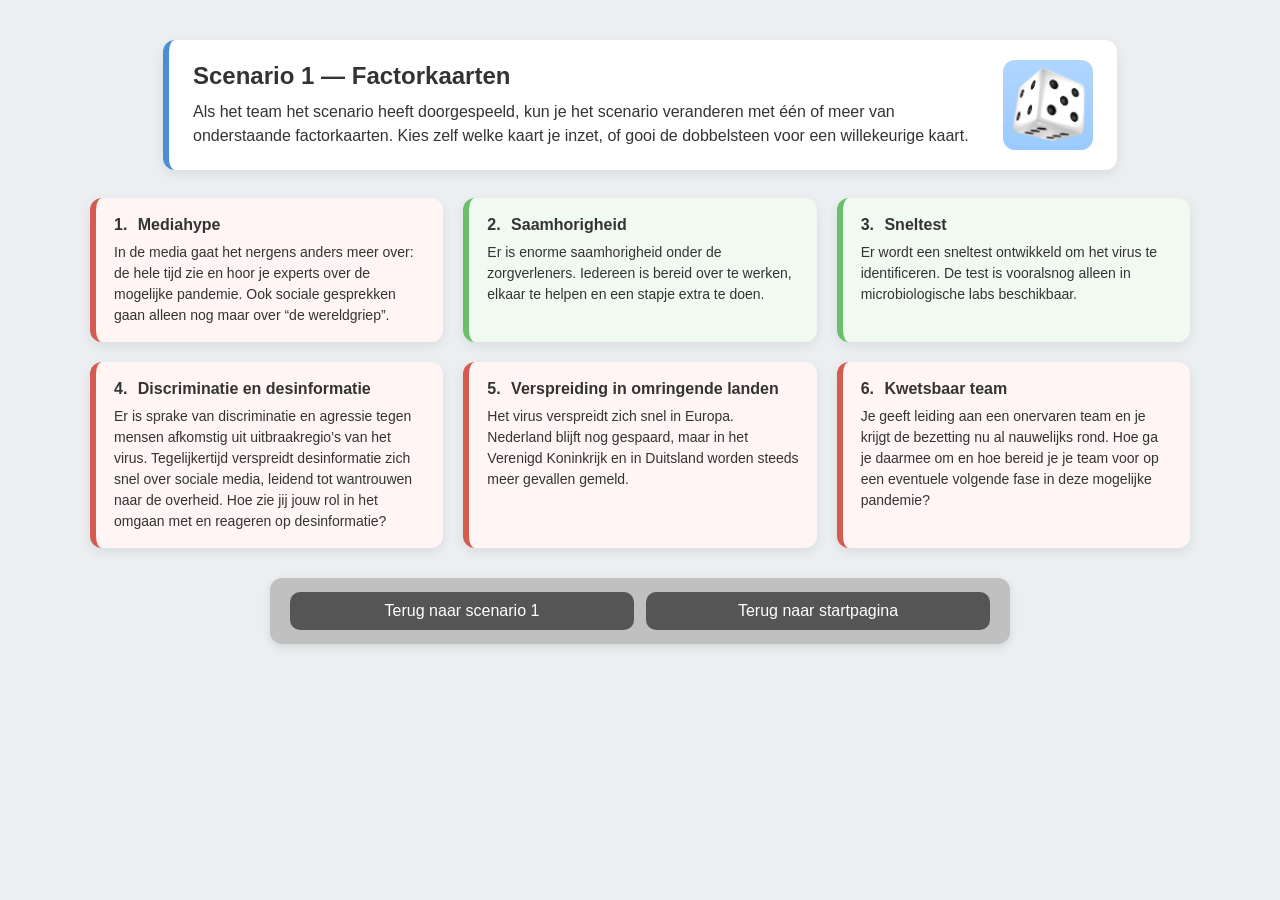
==== factor_scenario1.html @ 5cd7e432 "Add files via upload" ====
<!DOCTYPE html>
<html>
<head>
  <meta charset="UTF-8">
  <title>Scenario 1 — Factorkaarten</title>
  <style>
    body {
      font-family: Arial, sans-serif;
      background-color: #eceff1; /* rustige lichtgrijze achtergrond */
      margin: 0;
      padding: 40px 20px;
      display: flex;
      flex-direction: column;
      align-items: center;
      color: #333;
    }

    /* Bovenste witte info-blok */
    .intro-card {
      background: #ffffff;
      width: 100%;
      max-width: 900px;
      padding: 20px 24px;
      border-radius: 12px;
      box-shadow: 0 4px 12px rgba(0,0,0,0.08);
      margin-bottom: 28px;
      border-left: 6px solid #4a8fd1; /* subtiele blauwe lijn */
    }

    .intro-content {
      display: flex;
      justify-content: space-between;
      align-items: center;
      gap: 16px;
    }

    .intro-text {
      flex: 1;
    }

    .intro-title {
      font-size: 24px;
      margin-top: 0;
      margin-bottom: 10px;
    }

    .intro-paragraph {
      font-size: 16px;
      line-height: 1.5;
      margin: 0;
    }

    .intro-image {
  width: 90px;
  height: auto;
  flex-shrink: 0;
  border-radius: 12px; /* afgeronde hoeken */
}

    /* Grid met factorkaarten */
    .grid {
      display: grid;
      grid-template-columns: repeat(auto-fit, minmax(280px, 1fr));
      gap: 20px;
      width: 100%;
      max-width: 1100px;
    }

    .card {
      background: #f7f7f7;
      padding: 18px 18px 16px;
      border-radius: 12px;
      box-shadow: 0 4px 12px rgba(0,0,0,0.08);
      border-left: 6px solid #cccccc;  /* neutraal */
    }

    .card-header {
      font-weight: bold;
      margin-bottom: 8px;
    }

    .card-header span.nr {
      font-weight: bold;
      margin-right: 6px;
    }

    .pos {
      border-left-color: #6abf69; /* zacht groen */
      background: #f1faf1;
    }

    .neg {
      border-left-color: #d65b4f; /* zacht rood */
      background: #fff5f4;
    }

    .card p {
      margin: 0;
      line-height: 1.5;
      font-size: 14px;
    }

    /* Navigatieblok */
    .nav-card {
      margin-top: 30px;
 background: #C0C0C0; 
      padding: 14px 20px;
      border-radius: 12px;
      width: 100%;
      max-width: 700px;
      box-shadow: 0 3px 10px rgba(0,0,0,0.10);
    }

    .back-row {
      display: flex;
      justify-content: space-between;
      gap: 12px;
    }

    .back-button {
      flex: 1;
      background-color: #555;
      border: none;
      padding: 10px 16px;
      font-size: 16px;
      color: white;
      border-radius: 10px;
      cursor: pointer;
    }

    .back-button:hover {
      background-color: #444;
    }
  </style>
</head>
<body>

<!-- Intro-blok -->
<div class="intro-card">
  <div class="intro-content">
    <div class="intro-text">
      <h1 class="intro-title">Scenario 1 — Factorkaarten</h1>
      <p class="intro-paragraph">
        Als het team het scenario heeft doorgespeeld, kun je het scenario veranderen met één of 
        meer van onderstaande factorkaarten. Kies zelf welke kaart je inzet, of gooi de dobbelsteen voor een willekeurige kaart.
      </p>
    </div>
    <img src="dobbelsteen.png" alt="Dobbelsteen" class="intro-image">
  </div>
</div>

<!-- Grid met 6 kaarten -->
<div class="grid">

  <!-- Kaart 1 -->
  <div class="card neg">
    <div class="card-header">
      <span class="nr">1.</span> Mediahype 
    </div>
    <p>
      In de media gaat het nergens anders meer over: de hele tijd zie en hoor je experts
      over de mogelijke pandemie. Ook sociale gesprekken gaan alleen nog maar over
      “de wereldgriep”.
    </p>
  </div>

  <!-- Kaart 2 -->
  <div class="card pos">
    <div class="card-header">
      <span class="nr">2.</span> Saamhorigheid 
    </div>
    <p>
      Er is enorme saamhorigheid onder de zorgverleners. Iedereen is bereid over te
      werken, elkaar te helpen en een stapje extra te doen.
    </p>
  </div>

  <!-- Kaart 3 -->
  <div class="card pos">
    <div class="card-header">
      <span class="nr">3.</span> Sneltest
    </div>
    <p>
      Er wordt een sneltest ontwikkeld om het virus te identificeren. De test is
      vooralsnog alleen in microbiologische labs beschikbaar.
    </p>
  </div>

  <!-- Kaart 4 -->
  <div class="card neg">
    <div class="card-header">
      <span class="nr">4.</span> Discriminatie en desinformatie
    </div>
    <p>
      Er is sprake van discriminatie en agressie tegen mensen afkomstig uit uitbraakregio’s
      van het virus. Tegelijkertijd verspreidt desinformatie zich snel over sociale media,
      leidend tot wantrouwen naar de overheid. Hoe zie jij jouw rol in het omgaan met en
      reageren op desinformatie?
    </p>
  </div>

  <!-- Kaart 5 -->
  <div class="card neg">
    <div class="card-header">
      <span class="nr">5.</span> Verspreiding in omringende landen
    </div>
    <p>
      Het virus verspreidt zich snel in Europa. Nederland blijft nog gespaard, maar in
      het Verenigd Koninkrijk en in Duitsland worden steeds meer gevallen gemeld.
    </p>
  </div>

  <!-- Kaart 6 -->
  <div class="card neg">
    <div class="card-header">
      <span class="nr">6.</span> Kwetsbaar team
    </div>
    <p>
      Je geeft leiding aan een onervaren team en je krijgt de bezetting nu al nauwelijks
      rond. Hoe ga je daarmee om en hoe bereid je je team voor op een eventuele volgende fase in deze mogelijke pandemie?
    </p>
  </div>

</div>

<!-- Navigatie -->
<div class="nav-card">
  <div class="back-row">
    <button class="back-button" onclick="window.location.href='scenario1.html'">
      Terug naar scenario 1
    </button>
    <button class="back-button" onclick="window.location.href='index.html'">
      Terug naar startpagina
    </button>
  </div>
</div>

</body>
</html>
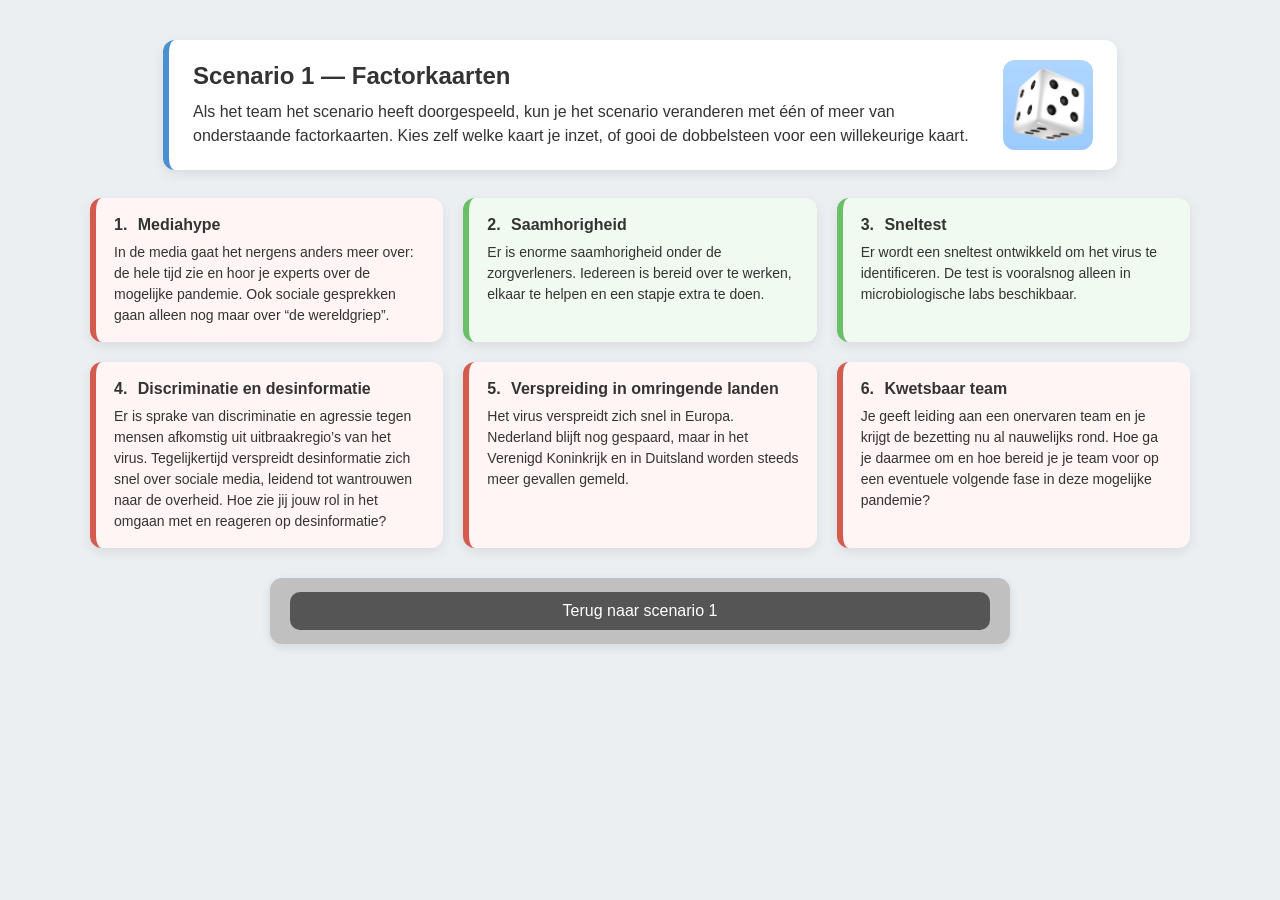
==== commit d05c4071: "Add files via upload" ====
--- a/factor_scenario1.html
+++ b/factor_scenario1.html
@@ -229,9 +229,7 @@
     <button class="back-button" onclick="window.location.href='scenario1.html'">
       Terug naar scenario 1
     </button>
-    <button class="back-button" onclick="window.location.href='index.html'">
-      Terug naar startpagina
-    </button>
+
   </div>
 </div>
 
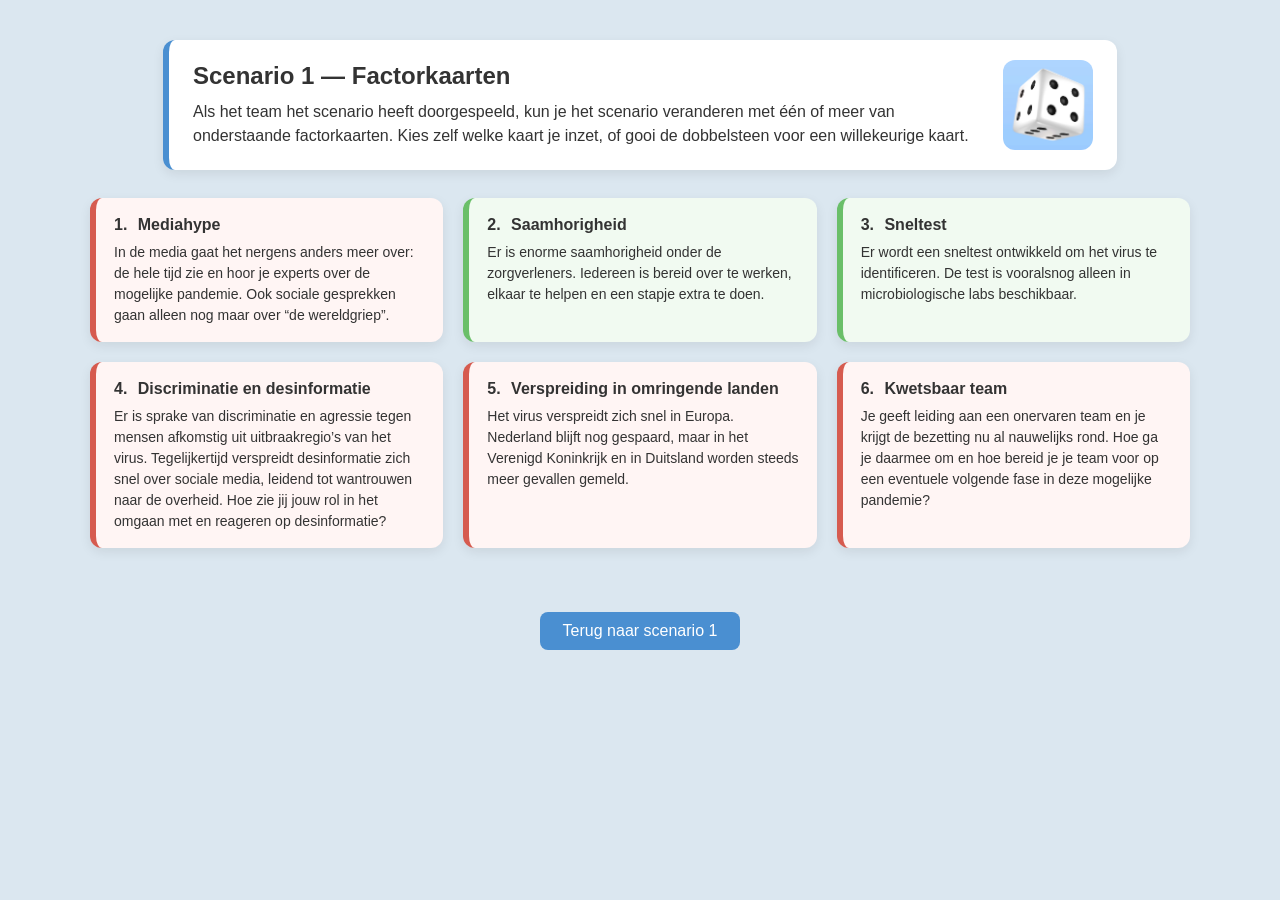
==== commit 2cc4147a: "Add files via upload" ====
--- a/factor_scenario1.html
+++ b/factor_scenario1.html
@@ -3,10 +3,10 @@
 <head>
   <meta charset="UTF-8">
   <title>Scenario 1 — Factorkaarten</title>
-  <style>
+<style>
     body {
       font-family: Arial, sans-serif;
-      background-color: #eceff1; /* rustige lichtgrijze achtergrond */
+      background-color: #dbe7f0;
       margin: 0;
       padding: 40px 20px;
       display: flex;
@@ -15,7 +15,6 @@
       color: #333;
     }
 
-    /* Bovenste witte info-blok */
     .intro-card {
       background: #ffffff;
       width: 100%;
@@ -24,7 +23,7 @@
       border-radius: 12px;
       box-shadow: 0 4px 12px rgba(0,0,0,0.08);
       margin-bottom: 28px;
-      border-left: 6px solid #4a8fd1; /* subtiele blauwe lijn */
+      border-left: 6px solid #4a8fd1;
     }
 
     .intro-content {
@@ -51,13 +50,12 @@
     }
 
     .intro-image {
-  width: 90px;
-  height: auto;
-  flex-shrink: 0;
-  border-radius: 12px; /* afgeronde hoeken */
-}
-
-    /* Grid met factorkaarten */
+      width: 90px;
+      height: auto;
+      flex-shrink: 0;
+      border-radius: 12px;
+    }
+
     .grid {
       display: grid;
       grid-template-columns: repeat(auto-fit, minmax(280px, 1fr));
@@ -71,7 +69,7 @@
       padding: 18px 18px 16px;
       border-radius: 12px;
       box-shadow: 0 4px 12px rgba(0,0,0,0.08);
-      border-left: 6px solid #cccccc;  /* neutraal */
+      border-left: 6px solid #cccccc;
     }
 
     .card-header {
@@ -85,12 +83,12 @@
     }
 
     .pos {
-      border-left-color: #6abf69; /* zacht groen */
+      border-left-color: #6abf69;
       background: #f1faf1;
     }
 
     .neg {
-      border-left-color: #d65b4f; /* zacht rood */
+      border-left-color: #d65b4f;
       background: #fff5f4;
     }
 
@@ -100,38 +98,40 @@
       font-size: 14px;
     }
 
-    /* Navigatieblok */
-    .nav-card {
+  .nav-card {
       margin-top: 30px;
- background: #C0C0C0; 
       padding: 14px 20px;
       border-radius: 12px;
       width: 100%;
       max-width: 700px;
-      box-shadow: 0 3px 10px rgba(0,0,0,0.10);
-    }
+      box-shadow: none; /* mag blijven of weg */
+}
+
 
     .back-row {
       display: flex;
-      justify-content: space-between;
+   justify-content: center;
       gap: 12px;
     }
 
-    .back-button {
-      flex: 1;
-      background-color: #555;
-      border: none;
-      padding: 10px 16px;
-      font-size: 16px;
-      color: white;
-      border-radius: 10px;
-      cursor: pointer;
-    }
-
-    .back-button:hover {
-      background-color: #444;
-    }
-  </style>
+    /* ✔️ jouw button-stijl (nu werkt hij weer!) */
+    button {
+        padding: 10px 15px;
+        font-size: 16px;
+        cursor: pointer;
+        background-color: #4a8fd1;
+        border: none;
+        color: white;
+        border-radius: 8px;
+        width: 200px;
+        margin-top: 20px;
+    }
+
+    button:hover {
+        background-color: #3c7db5;
+    }
+</style>
+
 </head>
 <body>
 
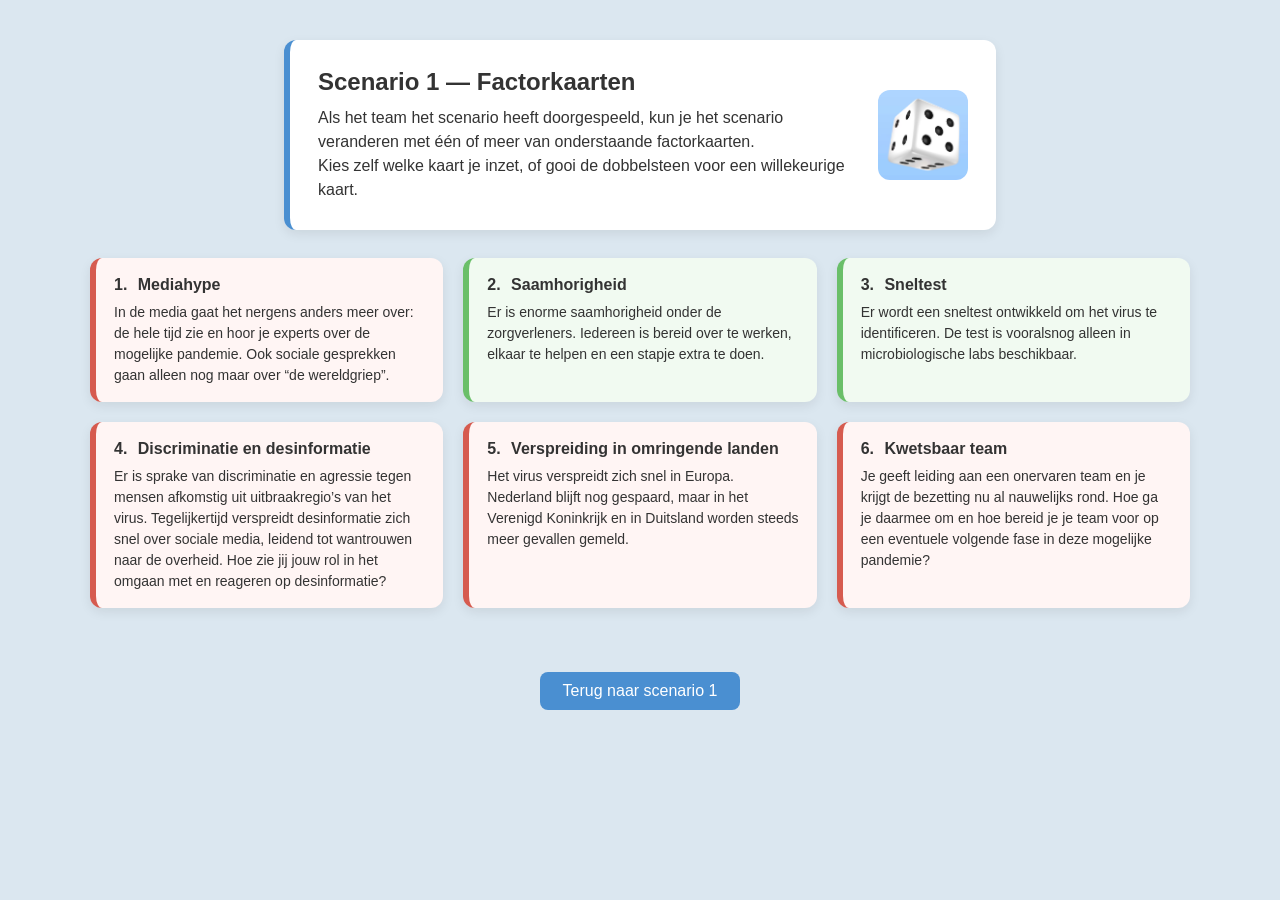
==== commit c028a2cb: "Add files via upload" ====
--- a/factor_scenario1.html
+++ b/factor_scenario1.html
@@ -1,3 +1,4 @@
+
 <!DOCTYPE html>
 <html>
 <head>
@@ -15,23 +16,25 @@
       color: #333;
     }
 
-    .intro-card {
-      background: #ffffff;
-      width: 100%;
-      max-width: 900px;
-      padding: 20px 24px;
-      border-radius: 12px;
-      box-shadow: 0 4px 12px rgba(0,0,0,0.08);
-      margin-bottom: 28px;
-      border-left: 6px solid #4a8fd1;
-    }
-
-    .intro-content {
-      display: flex;
-      justify-content: space-between;
-      align-items: center;
-      gap: 16px;
-    }
+.intro-card {
+  background: #ffffff;
+  width: 100%;
+  max-width: 650px;  /* smaller blok */
+  padding: 28px 28px;
+  border-radius: 12px;
+  box-shadow: 0 4px 12px rgba(0,0,0,0.08);
+  margin-bottom: 28px;
+  border-left: 6px solid #4a8fd1;
+}
+
+/* Zorgt dat tekst en afbeelding netjes blijven als de kaart smaller is */
+.intro-content {
+  display: flex;
+  justify-content: space-between;
+  align-items: center;
+  gap: 16px;
+  flex-wrap: wrap;
+}
 
     .intro-text {
       flex: 1;
@@ -142,7 +145,7 @@
       <h1 class="intro-title">Scenario 1 — Factorkaarten</h1>
       <p class="intro-paragraph">
         Als het team het scenario heeft doorgespeeld, kun je het scenario veranderen met één of 
-        meer van onderstaande factorkaarten. Kies zelf welke kaart je inzet, of gooi de dobbelsteen voor een willekeurige kaart.
+        meer van onderstaande factorkaarten. <br> Kies zelf welke kaart je inzet, of gooi de dobbelsteen voor een willekeurige kaart.
       </p>
     </div>
     <img src="dobbelsteen.png" alt="Dobbelsteen" class="intro-image">
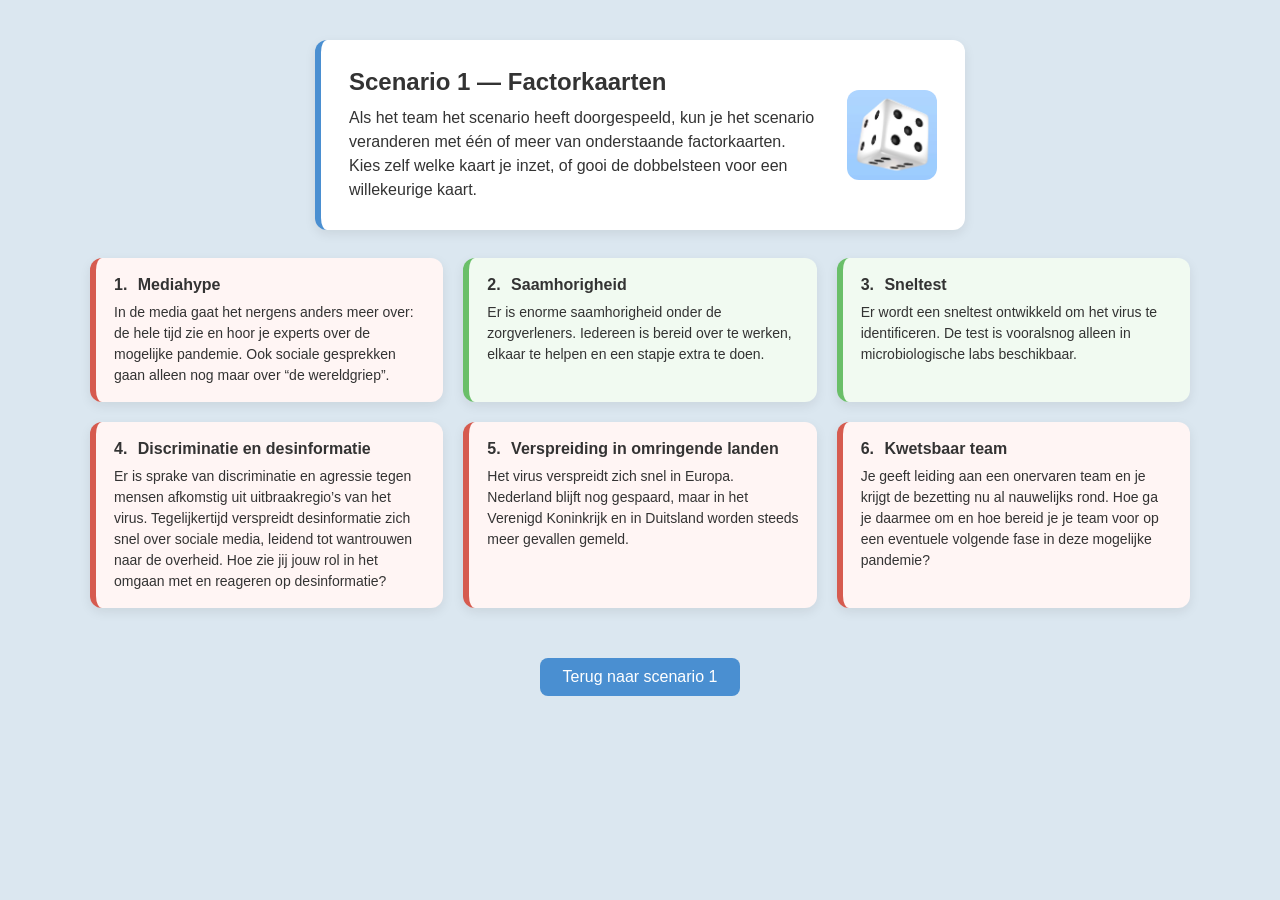
==== commit 0a4315b9: "Add files via upload factorkaart 1 geschikt gemaakt voor mobiel" ====
--- a/factor_scenario1.html
+++ b/factor_scenario1.html
@@ -1,10 +1,13 @@
-
 <!DOCTYPE html>
-<html>
+<html lang="nl">
 <head>
   <meta charset="UTF-8">
+  <meta name="viewport" content="width=device-width, initial-scale=1">
   <title>Scenario 1 — Factorkaarten</title>
-<style>
+
+  <style>
+    * { box-sizing: border-box; }
+
     body {
       font-family: Arial, sans-serif;
       background-color: #dbe7f0;
@@ -16,40 +19,39 @@
       color: #333;
     }
 
-.intro-card {
-  background: #ffffff;
-  width: 100%;
-  max-width: 650px;  /* smaller blok */
-  padding: 28px 28px;
-  border-radius: 12px;
-  box-shadow: 0 4px 12px rgba(0,0,0,0.08);
-  margin-bottom: 28px;
-  border-left: 6px solid #4a8fd1;
-}
-
-/* Zorgt dat tekst en afbeelding netjes blijven als de kaart smaller is */
-.intro-content {
-  display: flex;
-  justify-content: space-between;
-  align-items: center;
-  gap: 16px;
-  flex-wrap: wrap;
-}
-
-    .intro-text {
-      flex: 1;
-    }
+    .intro-card {
+      background: #ffffff;
+      width: 100%;
+      max-width: 650px;
+      padding: 28px 28px;
+      border-radius: 12px;
+      box-shadow: 0 4px 12px rgba(0,0,0,0.08);
+      margin-bottom: 28px;
+      border-left: 6px solid #4a8fd1;
+    }
+
+    .intro-content {
+      display: flex;
+      justify-content: space-between;
+      align-items: center;
+      gap: 16px;
+      flex-wrap: wrap;
+    }
+
+    .intro-text { flex: 1; }
 
     .intro-title {
       font-size: 24px;
       margin-top: 0;
       margin-bottom: 10px;
+      text-align: left;
     }
 
     .intro-paragraph {
       font-size: 16px;
       line-height: 1.5;
       margin: 0;
+      text-align: left;
     }
 
     .intro-image {
@@ -99,142 +101,181 @@
       margin: 0;
       line-height: 1.5;
       font-size: 14px;
-    }
-
-  .nav-card {
+      text-align: left;
+    }
+
+    .nav-card {
       margin-top: 30px;
-      padding: 14px 20px;
+      padding: 0;
       border-radius: 12px;
       width: 100%;
       max-width: 700px;
-      box-shadow: none; /* mag blijven of weg */
-}
-
+      box-shadow: none;
+    }
 
     .back-row {
       display: flex;
-   justify-content: center;
+      justify-content: center;
       gap: 12px;
     }
 
-    /* ✔️ jouw button-stijl (nu werkt hij weer!) */
-    button {
-        padding: 10px 15px;
+    /* Alleen de terugknop, niet alle buttons */
+    .back-button {
+      padding: 10px 15px;
+      font-size: 16px;
+      cursor: pointer;
+      background-color: #4a8fd1;
+      border: none;
+      color: white;
+      border-radius: 8px;
+      width: 200px;
+      margin-top: 20px;
+      text-align: center;
+    }
+
+    .back-button:hover {
+      background-color: #3c7db5;
+    }
+
+    /* =========================
+       MOBIEL
+       ========================= */
+    @media (max-width: 700px) {
+      body {
+        padding: 18px 12px;
+      }
+
+      .intro-card {
+        padding: 18px;
+        margin-bottom: 18px;
+      }
+
+      .intro-content {
+        flex-direction: column;
+        align-items: flex-start;
+      }
+
+      .intro-title {
+        font-size: 20px;
+        margin-bottom: 8px;
+      }
+
+      .intro-paragraph {
         font-size: 16px;
-        cursor: pointer;
-        background-color: #4a8fd1;
-        border: none;
-        color: white;
-        border-radius: 8px;
-        width: 200px;
-        margin-top: 20px;
-    }
-
-    button:hover {
-        background-color: #3c7db5;
-    }
-</style>
-
+      }
+
+      .intro-image {
+        width: 70px;
+        margin-top: 10px;
+      }
+
+      .grid {
+        grid-template-columns: 1fr; /* 1 kolom op mobiel */
+        gap: 14px;
+      }
+
+      .card {
+        padding: 16px;
+      }
+
+      .card p {
+        font-size: 15px; /* iets groter voor mobiel */
+      }
+
+      .back-row {
+        flex-direction: column;
+      }
+
+      .back-button {
+        width: 100%;
+        max-width: 420px;
+        min-height: 48px;
+      }
+    }
+  </style>
 </head>
+
 <body>
 
-<!-- Intro-blok -->
-<div class="intro-card">
-  <div class="intro-content">
-    <div class="intro-text">
-      <h1 class="intro-title">Scenario 1 — Factorkaarten</h1>
-      <p class="intro-paragraph">
-        Als het team het scenario heeft doorgespeeld, kun je het scenario veranderen met één of 
-        meer van onderstaande factorkaarten. <br> Kies zelf welke kaart je inzet, of gooi de dobbelsteen voor een willekeurige kaart.
-      </p>
-    </div>
-    <img src="dobbelsteen.png" alt="Dobbelsteen" class="intro-image">
+  <!-- Intro-blok -->
+  <div class="intro-card">
+    <div class="intro-content">
+      <div class="intro-text">
+        <h1 class="intro-title">Scenario 1 — Factorkaarten</h1>
+        <p class="intro-paragraph">
+          Als het team het scenario heeft doorgespeeld, kun je het scenario veranderen met één of
+          meer van onderstaande factorkaarten. <br>
+          Kies zelf welke kaart je inzet, of gooi de dobbelsteen voor een willekeurige kaart.
+        </p>
+      </div>
+      <img src="dobbelsteen.png" alt="Dobbelsteen" class="intro-image">
+    </div>
   </div>
-</div>
-
-<!-- Grid met 6 kaarten -->
-<div class="grid">
-
-  <!-- Kaart 1 -->
-  <div class="card neg">
-    <div class="card-header">
-      <span class="nr">1.</span> Mediahype 
-    </div>
-    <p>
-      In de media gaat het nergens anders meer over: de hele tijd zie en hoor je experts
-      over de mogelijke pandemie. Ook sociale gesprekken gaan alleen nog maar over
-      “de wereldgriep”.
-    </p>
+
+  <!-- Grid met 6 kaarten -->
+  <div class="grid">
+
+    <div class="card neg">
+      <div class="card-header"><span class="nr">1.</span> Mediahype</div>
+      <p>
+        In de media gaat het nergens anders meer over: de hele tijd zie en hoor je experts
+        over de mogelijke pandemie. Ook sociale gesprekken gaan alleen nog maar over
+        “de wereldgriep”.
+      </p>
+    </div>
+
+    <div class="card pos">
+      <div class="card-header"><span class="nr">2.</span> Saamhorigheid</div>
+      <p>
+        Er is enorme saamhorigheid onder de zorgverleners. Iedereen is bereid over te
+        werken, elkaar te helpen en een stapje extra te doen.
+      </p>
+    </div>
+
+    <div class="card pos">
+      <div class="card-header"><span class="nr">3.</span> Sneltest</div>
+      <p>
+        Er wordt een sneltest ontwikkeld om het virus te identificeren. De test is
+        vooralsnog alleen in microbiologische labs beschikbaar.
+      </p>
+    </div>
+
+    <div class="card neg">
+      <div class="card-header"><span class="nr">4.</span> Discriminatie en desinformatie</div>
+      <p>
+        Er is sprake van discriminatie en agressie tegen mensen afkomstig uit uitbraakregio’s
+        van het virus. Tegelijkertijd verspreidt desinformatie zich snel over sociale media,
+        leidend tot wantrouwen naar de overheid. Hoe zie jij jouw rol in het omgaan met en
+        reageren op desinformatie?
+      </p>
+    </div>
+
+    <div class="card neg">
+      <div class="card-header"><span class="nr">5.</span> Verspreiding in omringende landen</div>
+      <p>
+        Het virus verspreidt zich snel in Europa. Nederland blijft nog gespaard, maar in
+        het Verenigd Koninkrijk en in Duitsland worden steeds meer gevallen gemeld.
+      </p>
+    </div>
+
+    <div class="card neg">
+      <div class="card-header"><span class="nr">6.</span> Kwetsbaar team</div>
+      <p>
+        Je geeft leiding aan een onervaren team en je krijgt de bezetting nu al nauwelijks
+        rond. Hoe ga je daarmee om en hoe bereid je je team voor op een eventuele volgende fase in deze mogelijke pandemie?
+      </p>
+    </div>
+
   </div>
 
-  <!-- Kaart 2 -->
-  <div class="card pos">
-    <div class="card-header">
-      <span class="nr">2.</span> Saamhorigheid 
-    </div>
-    <p>
-      Er is enorme saamhorigheid onder de zorgverleners. Iedereen is bereid over te
-      werken, elkaar te helpen en een stapje extra te doen.
-    </p>
+  <!-- Navigatie -->
+  <div class="nav-card">
+    <div class="back-row">
+      <button class="back-button" onclick="window.location.href='scenario1.html'">
+        Terug naar scenario 1
+      </button>
+    </div>
   </div>
-
-  <!-- Kaart 3 -->
-  <div class="card pos">
-    <div class="card-header">
-      <span class="nr">3.</span> Sneltest
-    </div>
-    <p>
-      Er wordt een sneltest ontwikkeld om het virus te identificeren. De test is
-      vooralsnog alleen in microbiologische labs beschikbaar.
-    </p>
-  </div>
-
-  <!-- Kaart 4 -->
-  <div class="card neg">
-    <div class="card-header">
-      <span class="nr">4.</span> Discriminatie en desinformatie
-    </div>
-    <p>
-      Er is sprake van discriminatie en agressie tegen mensen afkomstig uit uitbraakregio’s
-      van het virus. Tegelijkertijd verspreidt desinformatie zich snel over sociale media,
-      leidend tot wantrouwen naar de overheid. Hoe zie jij jouw rol in het omgaan met en
-      reageren op desinformatie?
-    </p>
-  </div>
-
-  <!-- Kaart 5 -->
-  <div class="card neg">
-    <div class="card-header">
-      <span class="nr">5.</span> Verspreiding in omringende landen
-    </div>
-    <p>
-      Het virus verspreidt zich snel in Europa. Nederland blijft nog gespaard, maar in
-      het Verenigd Koninkrijk en in Duitsland worden steeds meer gevallen gemeld.
-    </p>
-  </div>
-
-  <!-- Kaart 6 -->
-  <div class="card neg">
-    <div class="card-header">
-      <span class="nr">6.</span> Kwetsbaar team
-    </div>
-    <p>
-      Je geeft leiding aan een onervaren team en je krijgt de bezetting nu al nauwelijks
-      rond. Hoe ga je daarmee om en hoe bereid je je team voor op een eventuele volgende fase in deze mogelijke pandemie?
-    </p>
-  </div>
-
-</div>
-
-<!-- Navigatie -->
-<div class="nav-card">
-  <div class="back-row">
-    <button class="back-button" onclick="window.location.href='scenario1.html'">
-      Terug naar scenario 1
-    </button>
-
-  </div>
-</div>
 
 </body>
 </html>
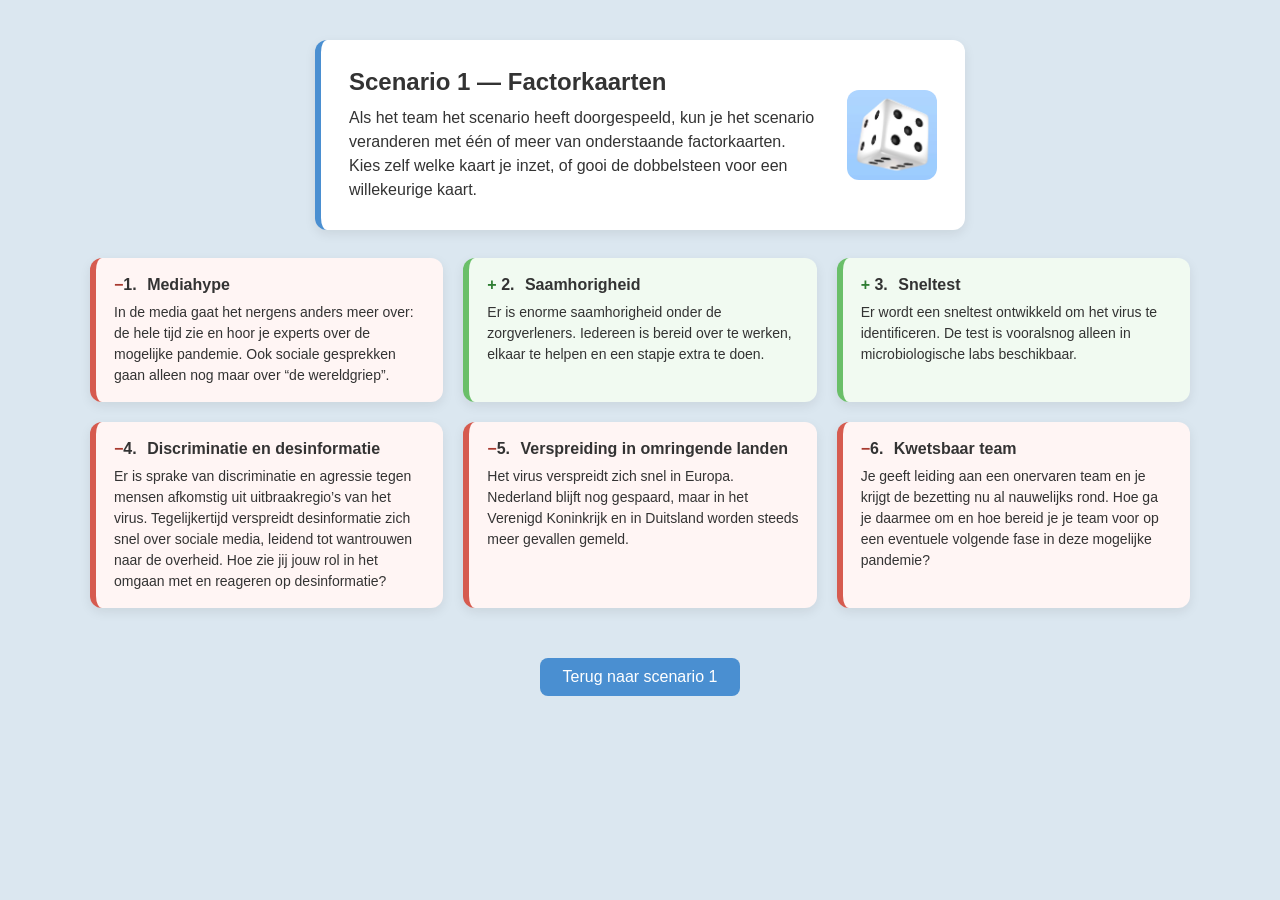
==== commit d902c376: "Favicon, opruiming en toegankelijkheid/onderhoudbaarheid - Favicon (getekend virusje) en apple-touch" ====
--- a/factor_scenario1.html
+++ b/factor_scenario1.html
@@ -1,281 +1,94 @@
-<!DOCTYPE html>
-<html lang="nl">
-<head>
-  <meta charset="UTF-8">
-  <meta name="viewport" content="width=device-width, initial-scale=1">
-  <title>Scenario 1 — Factorkaarten</title>
-
-  <style>
-    * { box-sizing: border-box; }
-
-    body {
-      font-family: Arial, sans-serif;
-      background-color: #dbe7f0;
-      margin: 0;
-      padding: 40px 20px;
-      display: flex;
-      flex-direction: column;
-      align-items: center;
-      color: #333;
-    }
-
-    .intro-card {
-      background: #ffffff;
-      width: 100%;
-      max-width: 650px;
-      padding: 28px 28px;
-      border-radius: 12px;
-      box-shadow: 0 4px 12px rgba(0,0,0,0.08);
-      margin-bottom: 28px;
-      border-left: 6px solid #4a8fd1;
-    }
-
-    .intro-content {
-      display: flex;
-      justify-content: space-between;
-      align-items: center;
-      gap: 16px;
-      flex-wrap: wrap;
-    }
-
-    .intro-text { flex: 1; }
-
-    .intro-title {
-      font-size: 24px;
-      margin-top: 0;
-      margin-bottom: 10px;
-      text-align: left;
-    }
-
-    .intro-paragraph {
-      font-size: 16px;
-      line-height: 1.5;
-      margin: 0;
-      text-align: left;
-    }
-
-    .intro-image {
-      width: 90px;
-      height: auto;
-      flex-shrink: 0;
-      border-radius: 12px;
-    }
-
-    .grid {
-      display: grid;
-      grid-template-columns: repeat(auto-fit, minmax(280px, 1fr));
-      gap: 20px;
-      width: 100%;
-      max-width: 1100px;
-    }
-
-    .card {
-      background: #f7f7f7;
-      padding: 18px 18px 16px;
-      border-radius: 12px;
-      box-shadow: 0 4px 12px rgba(0,0,0,0.08);
-      border-left: 6px solid #cccccc;
-    }
-
-    .card-header {
-      font-weight: bold;
-      margin-bottom: 8px;
-    }
-
-    .card-header span.nr {
-      font-weight: bold;
-      margin-right: 6px;
-    }
-
-    .pos {
-      border-left-color: #6abf69;
-      background: #f1faf1;
-    }
-
-    .neg {
-      border-left-color: #d65b4f;
-      background: #fff5f4;
-    }
-
-    .card p {
-      margin: 0;
-      line-height: 1.5;
-      font-size: 14px;
-      text-align: left;
-    }
-
-    .nav-card {
-      margin-top: 30px;
-      padding: 0;
-      border-radius: 12px;
-      width: 100%;
-      max-width: 700px;
-      box-shadow: none;
-    }
-
-    .back-row {
-      display: flex;
-      justify-content: center;
-      gap: 12px;
-    }
-
-    /* Alleen de terugknop, niet alle buttons */
-    .back-button {
-      padding: 10px 15px;
-      font-size: 16px;
-      cursor: pointer;
-      background-color: #4a8fd1;
-      border: none;
-      color: white;
-      border-radius: 8px;
-      width: 200px;
-      margin-top: 20px;
-      text-align: center;
-    }
-
-    .back-button:hover {
-      background-color: #3c7db5;
-    }
-
-    /* =========================
-       MOBIEL
-       ========================= */
-    @media (max-width: 700px) {
-      body {
-        padding: 18px 12px;
-      }
-
-      .intro-card {
-        padding: 18px;
-        margin-bottom: 18px;
-      }
-
-      .intro-content {
-        flex-direction: column;
-        align-items: flex-start;
-      }
-
-      .intro-title {
-        font-size: 20px;
-        margin-bottom: 8px;
-      }
-
-      .intro-paragraph {
-        font-size: 16px;
-      }
-
-      .intro-image {
-        width: 70px;
-        margin-top: 10px;
-      }
-
-      .grid {
-        grid-template-columns: 1fr; /* 1 kolom op mobiel */
-        gap: 14px;
-      }
-
-      .card {
-        padding: 16px;
-      }
-
-      .card p {
-        font-size: 15px; /* iets groter voor mobiel */
-      }
-
-      .back-row {
-        flex-direction: column;
-      }
-
-      .back-button {
-        width: 100%;
-        max-width: 420px;
-        min-height: 48px;
-      }
-    }
-  </style>
-</head>
-
-<body>
-
-  <!-- Intro-blok -->
-  <div class="intro-card">
-    <div class="intro-content">
-      <div class="intro-text">
-        <h1 class="intro-title">Scenario 1 — Factorkaarten</h1>
-        <p class="intro-paragraph">
-          Als het team het scenario heeft doorgespeeld, kun je het scenario veranderen met één of
-          meer van onderstaande factorkaarten. <br>
-          Kies zelf welke kaart je inzet, of gooi de dobbelsteen voor een willekeurige kaart.
-        </p>
-      </div>
-      <img src="dobbelsteen.png" alt="Dobbelsteen" class="intro-image">
-    </div>
-  </div>
-
-  <!-- Grid met 6 kaarten -->
-  <div class="grid">
-
-    <div class="card neg">
-      <div class="card-header"><span class="nr">1.</span> Mediahype</div>
-      <p>
-        In de media gaat het nergens anders meer over: de hele tijd zie en hoor je experts
-        over de mogelijke pandemie. Ook sociale gesprekken gaan alleen nog maar over
-        “de wereldgriep”.
-      </p>
-    </div>
-
-    <div class="card pos">
-      <div class="card-header"><span class="nr">2.</span> Saamhorigheid</div>
-      <p>
-        Er is enorme saamhorigheid onder de zorgverleners. Iedereen is bereid over te
-        werken, elkaar te helpen en een stapje extra te doen.
-      </p>
-    </div>
-
-    <div class="card pos">
-      <div class="card-header"><span class="nr">3.</span> Sneltest</div>
-      <p>
-        Er wordt een sneltest ontwikkeld om het virus te identificeren. De test is
-        vooralsnog alleen in microbiologische labs beschikbaar.
-      </p>
-    </div>
-
-    <div class="card neg">
-      <div class="card-header"><span class="nr">4.</span> Discriminatie en desinformatie</div>
-      <p>
-        Er is sprake van discriminatie en agressie tegen mensen afkomstig uit uitbraakregio’s
-        van het virus. Tegelijkertijd verspreidt desinformatie zich snel over sociale media,
-        leidend tot wantrouwen naar de overheid. Hoe zie jij jouw rol in het omgaan met en
-        reageren op desinformatie?
-      </p>
-    </div>
-
-    <div class="card neg">
-      <div class="card-header"><span class="nr">5.</span> Verspreiding in omringende landen</div>
-      <p>
-        Het virus verspreidt zich snel in Europa. Nederland blijft nog gespaard, maar in
-        het Verenigd Koninkrijk en in Duitsland worden steeds meer gevallen gemeld.
-      </p>
-    </div>
-
-    <div class="card neg">
-      <div class="card-header"><span class="nr">6.</span> Kwetsbaar team</div>
-      <p>
-        Je geeft leiding aan een onervaren team en je krijgt de bezetting nu al nauwelijks
-        rond. Hoe ga je daarmee om en hoe bereid je je team voor op een eventuele volgende fase in deze mogelijke pandemie?
-      </p>
-    </div>
-
-  </div>
-
-  <!-- Navigatie -->
-  <div class="nav-card">
-    <div class="back-row">
-      <button class="back-button" onclick="window.location.href='scenario1.html'">
-        Terug naar scenario 1
-      </button>
-    </div>
-  </div>
-
-</body>
-</html>
+<!DOCTYPE html>
+<html lang="nl">
+<head>
+  <meta charset="UTF-8">
+  <meta name="viewport" content="width=device-width, initial-scale=1">
+  <link rel="icon" type="image/png" href="favicon.png">
+  <link rel="apple-touch-icon" href="apple-touch-icon.png">
+  <title>Scenario 1 — Factorkaarten</title>
+
+  <link rel="stylesheet" href="factorkaarten.css">
+</head>
+
+<body>
+
+  <!-- Intro-blok -->
+  <div class="intro-card">
+    <div class="intro-content">
+      <div class="intro-text">
+        <h1 class="intro-title">Scenario 1 — Factorkaarten</h1>
+        <p class="intro-paragraph">
+          Als het team het scenario heeft doorgespeeld, kun je het scenario veranderen met één of
+          meer van onderstaande factorkaarten. <br>
+          Kies zelf welke kaart je inzet, of gooi de dobbelsteen voor een willekeurige kaart.
+        </p>
+      </div>
+      <img src="dobbelsteen.png" alt="Dobbelsteen" class="intro-image">
+    </div>
+  </div>
+
+  <!-- Grid met 6 kaarten -->
+  <div class="grid">
+
+    <div class="card neg">
+      <div class="card-header"><span class="nr">1.</span> Mediahype</div>
+      <p>
+        In de media gaat het nergens anders meer over: de hele tijd zie en hoor je experts
+        over de mogelijke pandemie. Ook sociale gesprekken gaan alleen nog maar over
+        “de wereldgriep”.
+      </p>
+    </div>
+
+    <div class="card pos">
+      <div class="card-header"><span class="nr">2.</span> Saamhorigheid</div>
+      <p>
+        Er is enorme saamhorigheid onder de zorgverleners. Iedereen is bereid over te
+        werken, elkaar te helpen en een stapje extra te doen.
+      </p>
+    </div>
+
+    <div class="card pos">
+      <div class="card-header"><span class="nr">3.</span> Sneltest</div>
+      <p>
+        Er wordt een sneltest ontwikkeld om het virus te identificeren. De test is
+        vooralsnog alleen in microbiologische labs beschikbaar.
+      </p>
+    </div>
+
+    <div class="card neg">
+      <div class="card-header"><span class="nr">4.</span> Discriminatie en desinformatie</div>
+      <p>
+        Er is sprake van discriminatie en agressie tegen mensen afkomstig uit uitbraakregio’s
+        van het virus. Tegelijkertijd verspreidt desinformatie zich snel over sociale media,
+        leidend tot wantrouwen naar de overheid. Hoe zie jij jouw rol in het omgaan met en
+        reageren op desinformatie?
+      </p>
+    </div>
+
+    <div class="card neg">
+      <div class="card-header"><span class="nr">5.</span> Verspreiding in omringende landen</div>
+      <p>
+        Het virus verspreidt zich snel in Europa. Nederland blijft nog gespaard, maar in
+        het Verenigd Koninkrijk en in Duitsland worden steeds meer gevallen gemeld.
+      </p>
+    </div>
+
+    <div class="card neg">
+      <div class="card-header"><span class="nr">6.</span> Kwetsbaar team</div>
+      <p>
+        Je geeft leiding aan een onervaren team en je krijgt de bezetting nu al nauwelijks
+        rond. Hoe ga je daarmee om en hoe bereid je je team voor op een eventuele volgende fase in deze mogelijke pandemie?
+      </p>
+    </div>
+
+  </div>
+
+  <!-- Navigatie -->
+  <div class="nav-card">
+    <div class="back-row">
+      <a class="back-button" href="scenario1.html">Terug naar scenario 1</a>
+    </div>
+  </div>
+
+</body>
+</html>
--- a/factorkaarten.css
+++ b/factorkaarten.css
@@ -0,0 +1,206 @@
+/* =========================
+   Gedeelde styling voor factor_scenario1.html t/m factor_scenario4.html
+   ========================= */
+
+* { box-sizing: border-box; }
+
+body {
+  font-family: Arial, sans-serif;
+  background-color: #dbe7f0;
+  margin: 0;
+  padding: 40px 20px;
+  display: flex;
+  flex-direction: column;
+  align-items: center;
+  color: #333;
+}
+
+.intro-card {
+  background: #ffffff;
+  width: 100%;
+  max-width: 650px;
+  padding: 28px 28px;
+  border-radius: 12px;
+  box-shadow: 0 4px 12px rgba(0,0,0,0.08);
+  margin-bottom: 28px;
+  border-left: 6px solid #4a8fd1;
+}
+
+.intro-content {
+  display: flex;
+  justify-content: space-between;
+  align-items: center;
+  gap: 16px;
+  flex-wrap: wrap;
+}
+
+.intro-text { flex: 1; }
+
+.intro-title {
+  font-size: 24px;
+  margin-top: 0;
+  margin-bottom: 10px;
+  text-align: left;
+}
+
+.intro-paragraph {
+  font-size: 16px;
+  line-height: 1.5;
+  margin: 0;
+  text-align: left;
+}
+
+.intro-image {
+  width: 90px;
+  height: auto;
+  flex-shrink: 0;
+  border-radius: 12px;
+}
+
+.grid {
+  display: grid;
+  grid-template-columns: repeat(auto-fit, minmax(280px, 1fr));
+  gap: 20px;
+  width: 100%;
+  max-width: 1100px;
+}
+
+.card {
+  background: #f7f7f7;
+  padding: 18px 18px 16px;
+  border-radius: 12px;
+  box-shadow: 0 4px 12px rgba(0,0,0,0.08);
+  border-left: 6px solid #cccccc;
+}
+
+.card-header {
+  font-weight: bold;
+  margin-bottom: 8px;
+}
+
+.card-header span.nr {
+  font-weight: bold;
+  margin-right: 6px;
+}
+
+.pos {
+  border-left-color: #6abf69;
+  background: #f1faf1;
+}
+
+.neg {
+  border-left-color: #d65b4f;
+  background: #fff5f4;
+}
+
+/* Niet alleen kleur: ook een +/- teken, zodat het onderscheid
+   ook zonder kleurwaarneming (bv. kleurenblindheid) te zien is. */
+.pos .card-header::before {
+  content: "+ ";
+  color: #2f7d33;
+  font-weight: bold;
+}
+
+.neg .card-header::before {
+  content: "\2212 "; /* minteken */
+  color: #a83a2f;
+  font-weight: bold;
+}
+
+.card p {
+  margin: 0;
+  line-height: 1.5;
+  font-size: 14px;
+  text-align: left;
+}
+
+.nav-card {
+  margin-top: 30px;
+  padding: 0;
+  border-radius: 12px;
+  width: 100%;
+  max-width: 700px;
+  box-shadow: none;
+}
+
+.back-row {
+  display: flex;
+  justify-content: center;
+  gap: 12px;
+}
+
+/* Alleen de terugknop, niet alle buttons */
+.back-button {
+  display: inline-block;
+  padding: 10px 15px;
+  font-size: 16px;
+  cursor: pointer;
+  background-color: #4a8fd1;
+  border: none;
+  color: white;
+  text-decoration: none;
+  border-radius: 8px;
+  width: 200px;
+  margin-top: 20px;
+  text-align: center;
+}
+
+.back-button:hover {
+  background-color: #3c7db5;
+}
+
+/* =========================
+   MOBIEL
+   ========================= */
+@media (max-width: 700px) {
+  body {
+    padding: 18px 12px;
+  }
+
+  .intro-card {
+    padding: 18px;
+    margin-bottom: 18px;
+  }
+
+  .intro-content {
+    flex-direction: column;
+    align-items: flex-start;
+  }
+
+  .intro-title {
+    font-size: 20px;
+    margin-bottom: 8px;
+  }
+
+  .intro-paragraph {
+    font-size: 16px;
+  }
+
+  .intro-image {
+    width: 70px;
+    margin-top: 10px;
+  }
+
+  .grid {
+    grid-template-columns: 1fr; /* 1 kolom op mobiel */
+    gap: 14px;
+  }
+
+  .card {
+    padding: 16px;
+  }
+
+  .card p {
+    font-size: 15px; /* iets groter voor mobiel */
+  }
+
+  .back-row {
+    flex-direction: column;
+  }
+
+  .back-button {
+    width: 100%;
+    max-width: 420px;
+    min-height: 48px;
+  }
+}
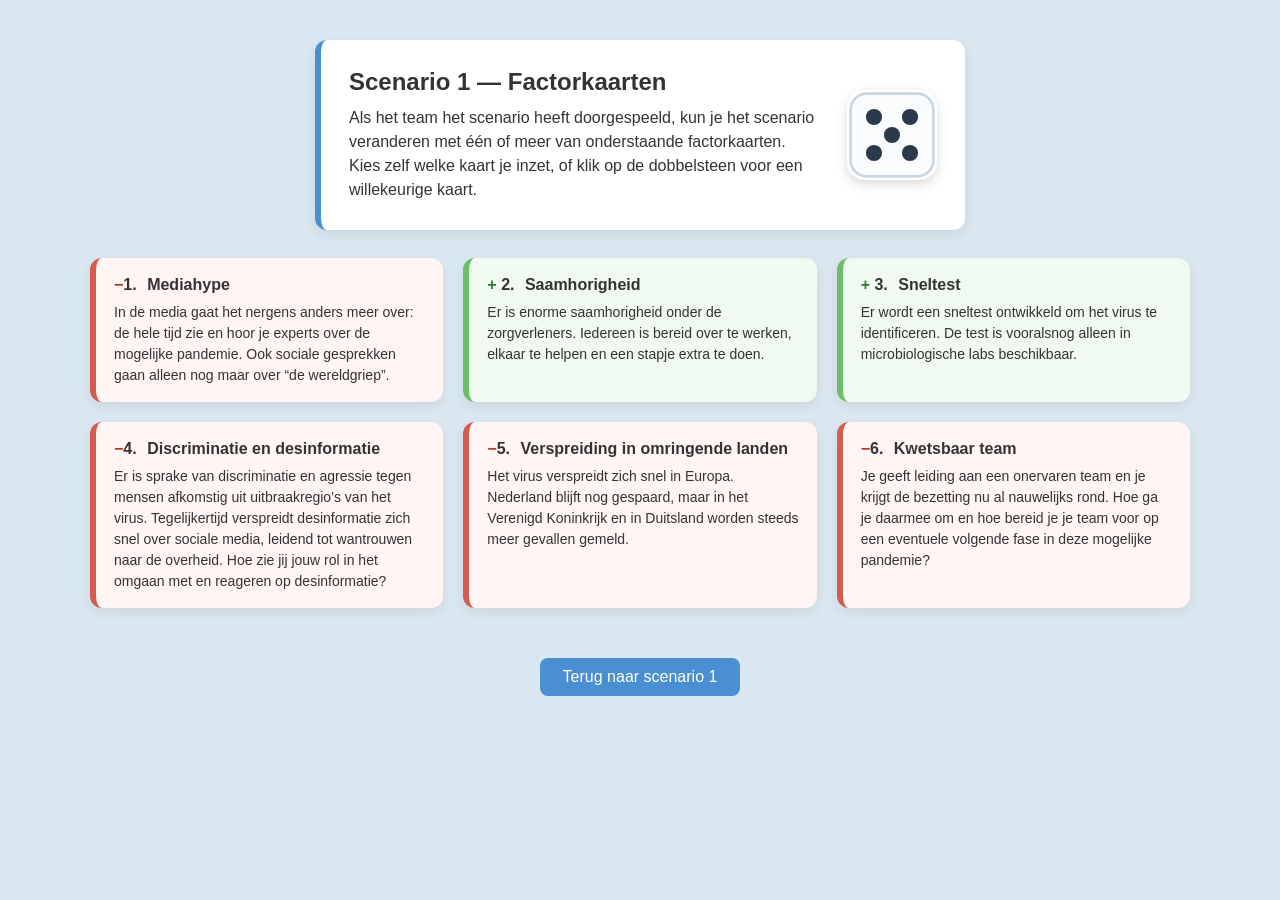
==== commit e3010795: "Interactieve dobbelsteen, stappenbalk en fade-in; verwijder mislukte extra's Toegevoegd: - Dobbelste" ====
--- a/factor_scenario1.html
+++ b/factor_scenario1.html
@@ -20,10 +20,19 @@
         <p class="intro-paragraph">
           Als het team het scenario heeft doorgespeeld, kun je het scenario veranderen met één of
           meer van onderstaande factorkaarten. <br>
-          Kies zelf welke kaart je inzet, of gooi de dobbelsteen voor een willekeurige kaart.
+          Kies zelf welke kaart je inzet, of klik op de dobbelsteen voor een willekeurige kaart.
         </p>
       </div>
-      <img src="dobbelsteen.png" alt="Dobbelsteen" class="intro-image">
+      <svg id="dice" class="intro-image" viewBox="0 0 100 100" role="button" tabindex="0" aria-label="Dobbelsteen — klik om een willekeurige factorkaart te kiezen">
+        <rect x="4" y="4" width="92" height="92" rx="18" fill="#fbfcfe" stroke="#c9d6e3" stroke-width="3"></rect>
+        <circle class="pip" data-pip="tl" cx="30" cy="30" r="9"></circle>
+        <circle class="pip" data-pip="tr" cx="70" cy="30" r="9"></circle>
+        <circle class="pip" data-pip="ml" cx="30" cy="50" r="9"></circle>
+        <circle class="pip" data-pip="mr" cx="70" cy="50" r="9"></circle>
+        <circle class="pip" data-pip="bl" cx="30" cy="70" r="9"></circle>
+        <circle class="pip" data-pip="br" cx="70" cy="70" r="9"></circle>
+        <circle class="pip" data-pip="c" cx="50" cy="50" r="9"></circle>
+      </svg>
     </div>
   </div>
 
@@ -90,5 +99,6 @@
     </div>
   </div>
 
+  <script src="factorkaarten.js"></script>
 </body>
 </html>
--- a/factorkaarten.css
+++ b/factorkaarten.css
@@ -13,6 +13,12 @@
   flex-direction: column;
   align-items: center;
   color: #333;
+  animation: fadein 0.35s ease;
+}
+
+@keyframes fadein {
+  from { opacity: 0; }
+  to { opacity: 1; }
 }
 
 .intro-card {
@@ -55,6 +61,49 @@
   height: auto;
   flex-shrink: 0;
   border-radius: 12px;
+}
+
+#dice {
+  cursor: pointer;
+  transition: transform 0.15s ease;
+  box-shadow: 0 4px 12px rgba(0,0,0,0.15);
+  border-radius: 18px;
+}
+
+#dice:hover {
+  transform: scale(1.06);
+}
+
+#dice:focus-visible {
+  outline: 3px solid #4a8fd1;
+  outline-offset: 2px;
+}
+
+#dice.rolling {
+  animation: dice-roll 0.6s ease;
+}
+
+#dice .pip {
+  fill: #2b3a4a;
+  opacity: 0;
+  transition: opacity 0.15s ease;
+}
+
+#dice .pip.show {
+  opacity: 1;
+}
+
+@keyframes dice-roll {
+  0%   { transform: rotate(0deg) scale(1); }
+  30%  { transform: rotate(120deg) scale(1.15); }
+  60%  { transform: rotate(240deg) scale(1.15); }
+  100% { transform: rotate(360deg) scale(1); }
+}
+
+.card.highlight {
+  box-shadow: 0 0 0 3px #4a8fd1, 0 6px 20px rgba(0,0,0,0.15);
+  transform: translateY(-2px);
+  transition: box-shadow 0.3s ease, transform 0.3s ease;
 }
 
 .grid {
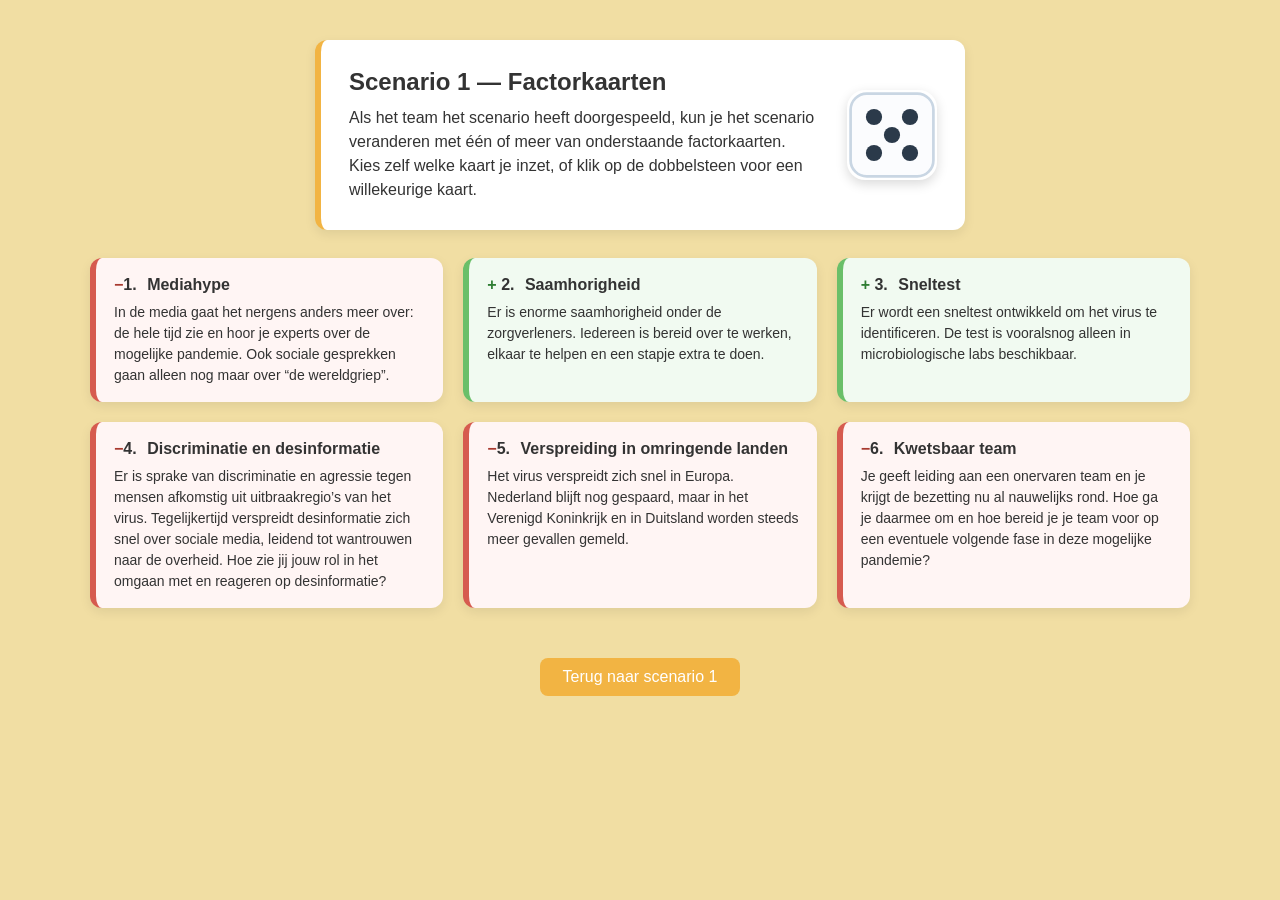
==== commit 480200da: "Rolkaarten neutraal grijs i.p.v. blauw; kleuren mee met scenario - Rolkaarten (Huisarts/HAP-arts/Zie" ====
--- a/factor_scenario1.html
+++ b/factor_scenario1.html
@@ -7,6 +7,9 @@
   <link rel="apple-touch-icon" href="apple-touch-icon.png">
   <title>Scenario 1 — Factorkaarten</title>
 
+  <style>
+    :root { --accent: #f2b443; --bg: #f1dea3; }
+  </style>
   <link rel="stylesheet" href="factorkaarten.css">
 </head>
 
--- a/factorkaarten.css
+++ b/factorkaarten.css
@@ -6,7 +6,7 @@
 
 body {
   font-family: Arial, sans-serif;
-  background-color: #dbe7f0;
+  background-color: var(--bg, #dbe7f0);
   margin: 0;
   padding: 40px 20px;
   display: flex;
@@ -29,7 +29,7 @@
   border-radius: 12px;
   box-shadow: 0 4px 12px rgba(0,0,0,0.08);
   margin-bottom: 28px;
-  border-left: 6px solid #4a8fd1;
+  border-left: 6px solid var(--accent, #4a8fd1);
 }
 
 .intro-content {
@@ -75,7 +75,7 @@
 }
 
 #dice:focus-visible {
-  outline: 3px solid #4a8fd1;
+  outline: 3px solid var(--accent, #4a8fd1);
   outline-offset: 2px;
 }
 
@@ -100,10 +100,21 @@
   100% { transform: rotate(360deg) scale(1); }
 }
 
+.card {
+  transition: box-shadow 0.3s ease, transform 0.3s ease, opacity 0.3s ease, filter 0.3s ease;
+}
+
 .card.highlight {
-  box-shadow: 0 0 0 3px #4a8fd1, 0 6px 20px rgba(0,0,0,0.15);
-  transform: translateY(-2px);
-  transition: box-shadow 0.3s ease, transform 0.3s ease;
+  box-shadow: 0 0 0 4px var(--accent, #4a8fd1), 0 10px 24px rgba(0,0,0,0.2);
+  transform: scale(1.03) translateY(-2px);
+  position: relative;
+  z-index: 1;
+}
+
+.card.dimmed {
+  opacity: 0.4;
+  filter: grayscale(60%);
+  transform: scale(0.98);
 }
 
 .grid {
@@ -184,7 +195,7 @@
   padding: 10px 15px;
   font-size: 16px;
   cursor: pointer;
-  background-color: #4a8fd1;
+  background-color: var(--accent, #4a8fd1);
   border: none;
   color: white;
   text-decoration: none;
@@ -195,7 +206,7 @@
 }
 
 .back-button:hover {
-  background-color: #3c7db5;
+  filter: brightness(0.88);
 }
 
 /* =========================
